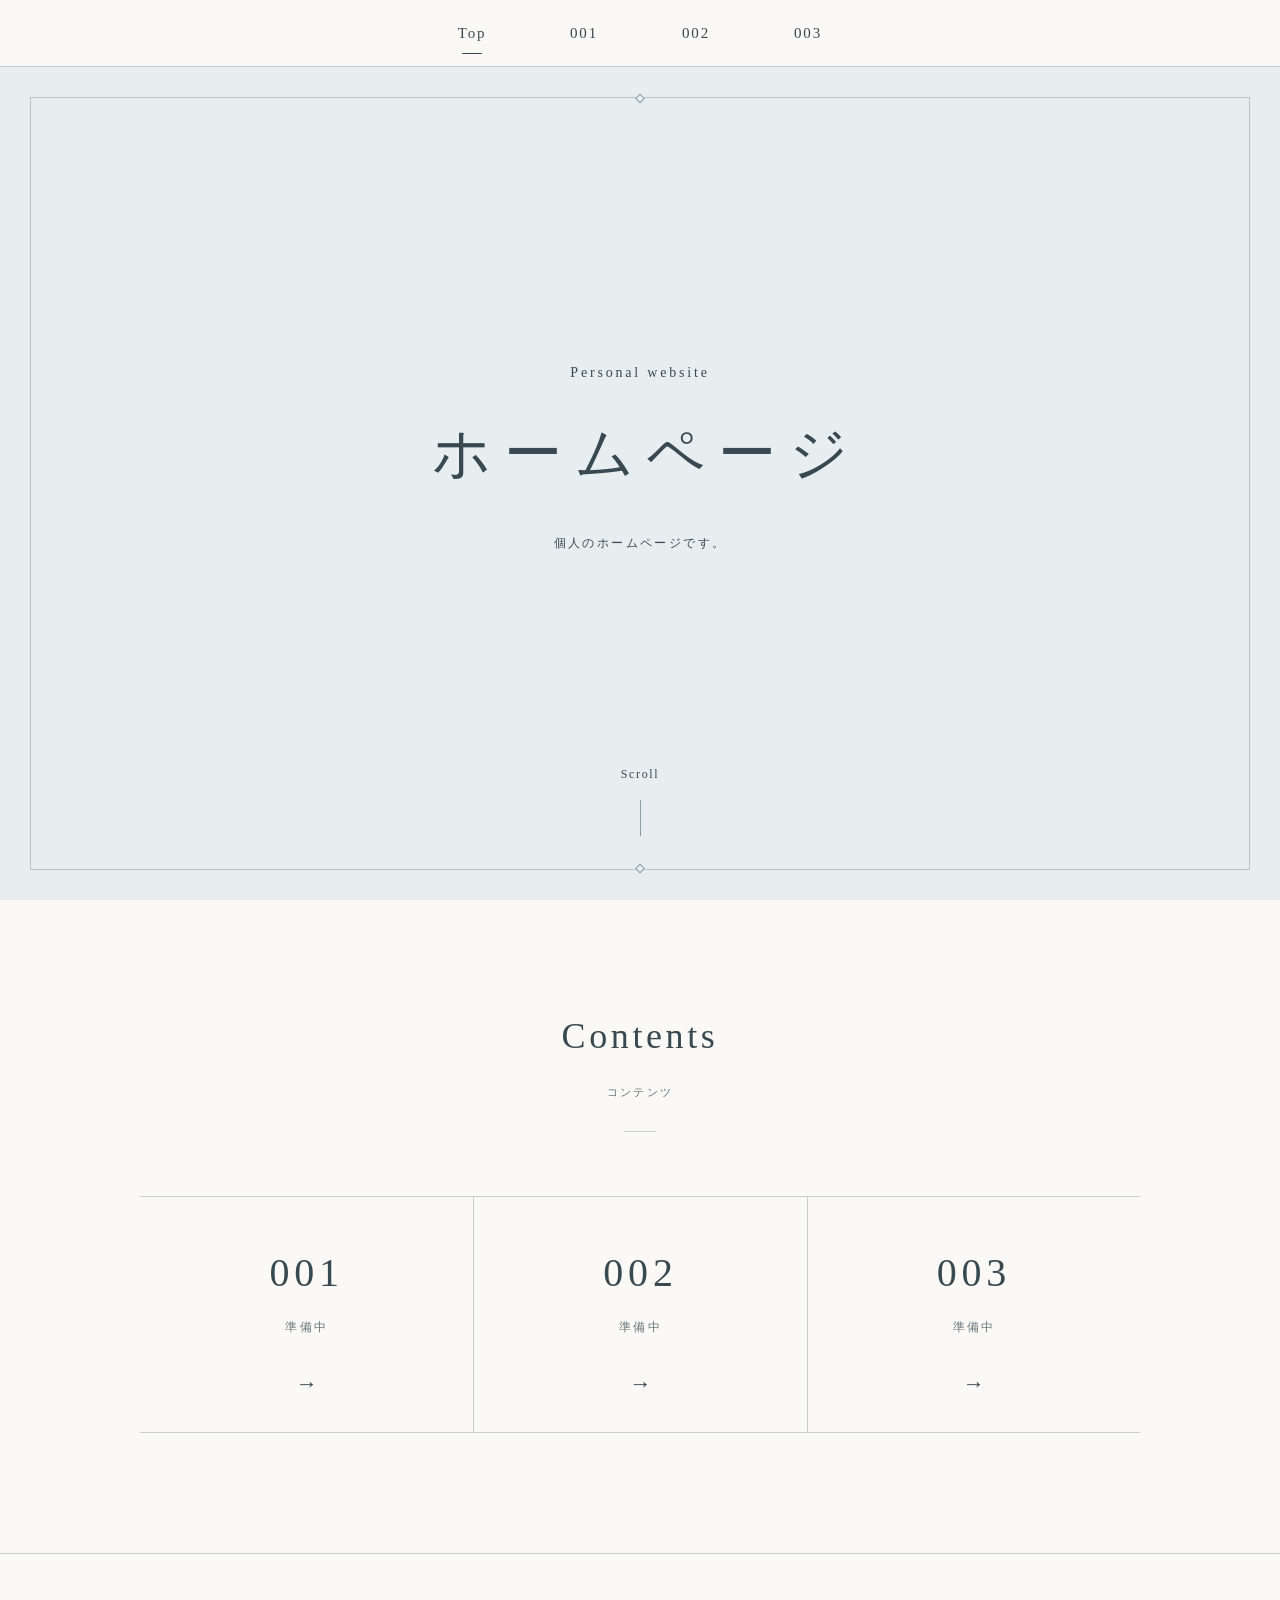
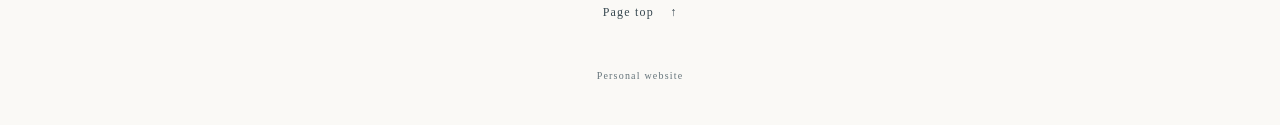
==== index.html @ e556f898 "Rework homepage layout and add placeholder pages" ====
<!DOCTYPE html>
<html lang="ja">
  <head>
    <meta charset="UTF-8">
    <meta name="viewport" content="width=device-width, initial-scale=1">
    <meta name="description" content="個人のホームページです。">
    <title>ホームページ</title>
    <link rel="stylesheet" href="styles.css">
  </head>
  <body id="top">
    <a class="skip-link" href="#main">本文へ</a>
    <header class="site-header">
      <nav aria-label="メインナビゲーション">
        <a href="index.html" aria-current="page">Top</a>
        <a href="001.html">001</a>
        <a href="002.html">002</a>
        <a href="003.html">003</a>
      </nav>
    </header>
    <main id="main">
      <!-- メイン画像を追加する場合は、この領域に配置する。 -->
      <section class="main-visual" aria-labelledby="site-title">
        <div class="visual-frame" aria-hidden="true"></div>
        <div class="site-title">
          <p class="site-subtitle">Personal website</p>
          <h1 id="site-title">ホームページ</h1>
          <p class="site-caption">個人のホームページです。</p>
        </div>
        <a class="scroll-link" href="#contents">Scroll<span aria-hidden="true"></span></a>
      </section>
      <section class="contents" id="contents" aria-labelledby="contents-title">
        <header class="section-heading">
          <h2 id="contents-title">Contents</h2>
          <p>コンテンツ</p>
        </header>
        <div class="page-links">
          <a class="page-link" href="001.html">
            <span class="page-number">001</span>
            <span class="page-status">準備中</span>
            <span class="link-arrow" aria-hidden="true">→</span>
          </a>
          <a class="page-link" href="002.html">
            <span class="page-number">002</span>
            <span class="page-status">準備中</span>
            <span class="link-arrow" aria-hidden="true">→</span>
          </a>
          <a class="page-link" href="003.html">
            <span class="page-number">003</span>
            <span class="page-status">準備中</span>
            <span class="link-arrow" aria-hidden="true">→</span>
          </a>
        </div>
      </section>
    </main>
    <footer class="site-footer">
      <a href="#top">Page top <span aria-hidden="true">↑</span></a>
      <small>Personal website</small>
    </footer>
  </body>
</html>
---- styles.css ----
:root {
  color-scheme: light;
  --paper: #faf9f6;
  --ink: #384951;
  --muted: #65747a;
  --line: #c4cdd0;
  font-family: "Yu Mincho", "Hiragino Mincho ProN", "Noto Serif JP", serif;
  color: var(--ink);
  background: var(--paper);
  line-height: 1.8;
  -webkit-text-size-adjust: 100%;
  scroll-behavior: smooth;
  scroll-padding-top: 84px;
}

* { box-sizing: border-box; }
body { margin: 0; }
a { color: inherit; text-decoration: none; }
a:focus-visible { outline: 2px solid var(--ink); outline-offset: 5px; }

.skip-link {
  position: fixed;
  top: 8px;
  left: 8px;
  z-index: 10;
  padding: 8px 16px;
  background: var(--paper);
  transform: translateY(-150%);
}
.skip-link:focus { transform: translateY(0); }

.site-header {
  position: sticky;
  top: 0;
  z-index: 5;
  background: var(--paper);
  border-bottom: 1px solid var(--line);
}
.site-header nav {
  display: flex;
  justify-content: center;
  gap: clamp(12px, 5vw, 72px);
  padding: 0 20px;
}
.site-header a {
  position: relative;
  display: grid;
  place-items: center;
  min-width: 48px;
  min-height: 66px;
  font-size: 15px;
  letter-spacing: 0.12em;
}
.site-header a::after {
  content: "";
  position: absolute;
  bottom: 12px;
  left: 50%;
  width: 20px;
  height: 1px;
  background: currentColor;
  transform: translateX(-50%) scaleX(0);
  transition: transform 180ms ease;
}
.site-header a:hover::after,
.site-header a[aria-current="page"]::after {
  transform: translateX(-50%) scaleX(1);
}

.main-visual {
  position: relative;
  display: grid;
  place-items: center;
  min-height: 640px;
  min-height: max(640px, calc(100svh - 67px));
  padding: 100px 32px 140px;
  background: #e8eef0;
}
.visual-frame {
  position: absolute;
  inset: 30px;
  border: 1px solid #b8c6cb;
  pointer-events: none;
}
.visual-frame::before,
.visual-frame::after {
  content: "";
  position: absolute;
  left: 50%;
  width: 5px;
  height: 5px;
  border: 1px solid #899da5;
  background: #e8eef0;
  transform: translateX(-50%) rotate(45deg);
}
.visual-frame::before { top: -3px; }
.visual-frame::after { bottom: -3px; }
.site-title { position: relative; text-align: center; }
.site-subtitle { margin: 0 0 26px; font-size: 14px; letter-spacing: 0.2em; }
h1 {
  margin: 0;
  font-size: clamp(30px, 4.5vw, 64px);
  font-weight: 400;
  line-height: 1.5;
  letter-spacing: 0.22em;
  text-indent: 0.22em;
}
.site-caption { margin-top: 36px; font-size: 12px; letter-spacing: 0.2em; }
.scroll-link {
  position: absolute;
  bottom: 56px;
  display: flex;
  flex-direction: column;
  align-items: center;
  gap: 14px;
  padding: 8px 16px;
  font-size: 12px;
  letter-spacing: 0.14em;
}
.scroll-link span { height: 36px; width: 1px; background: #899da5; }

.contents { padding: 104px 28px 120px; }
.section-heading { text-align: center; }
.section-heading h2,
.subpage .section-heading h1 {
  margin: 0;
  font-size: 36px;
  font-weight: 400;
  letter-spacing: 0.1em;
}
.section-heading p {
  margin: 14px 0 0;
  color: var(--muted);
  font-size: 11px;
  letter-spacing: 0.2em;
}
.section-heading::after {
  content: "";
  display: block;
  width: 32px;
  height: 1px;
  margin: 28px auto 0;
  background: var(--line);
}
.page-links {
  display: grid;
  grid-template-columns: repeat(3, 1fr);
  max-width: 1000px;
  margin: 64px auto 0;
  border-block: 1px solid var(--line);
}
.page-link {
  display: flex;
  flex-direction: column;
  align-items: center;
  padding: 40px 24px 28px;
  transition: background 180ms ease;
}
.page-link + .page-link { border-left: 1px solid var(--line); }
.page-link:hover { background: #eef1f1; }
.page-number { font-size: 40px; letter-spacing: 0.12em; }
.page-status { margin-top: 8px; color: var(--muted); font-size: 12px; letter-spacing: 0.18em; }
.link-arrow { margin-top: 26px; font-size: 22px; }

.site-footer {
  display: flex;
  flex-direction: column;
  align-items: center;
  gap: 36px;
  padding: 40px 24px;
  border-top: 1px solid var(--line);
}
.site-footer a { padding: 8px; font-size: 12px; letter-spacing: 0.1em; }
.site-footer a span { margin-left: 12px; }
.site-footer small { color: var(--muted); font-size: 10px; letter-spacing: 0.12em; }

.subpage { min-height: calc(100svh - 67px); padding: 88px 28px 72px; }
.empty-content {
  display: grid;
  place-items: center;
  min-height: 320px;
  max-width: 900px;
  margin: 56px auto 0;
  border: 1px solid var(--line);
}
.empty-content p { color: var(--muted); font-size: 13px; letter-spacing: 0.16em; }

@media (max-width: 600px) {
  .site-header a { min-height: 58px; font-size: 14px; }
  .main-visual { min-height: max(500px, calc(100svh - 59px)); padding-inline: 24px; }
  .visual-frame { inset: 16px; }
  .site-subtitle { font-size: 12px; }
  .site-caption { font-size: 11px; }
  .contents { padding: 72px 24px 80px; }
  .page-links { grid-template-columns: 1fr; margin-top: 44px; }
  .page-link { flex-direction: row; gap: 28px; padding: 24px 12px; }
  .page-link + .page-link { border-left: 0; border-top: 1px solid var(--line); }
  .page-number { font-size: 30px; }
  .page-status { margin-top: 0; }
  .link-arrow { margin: 0 0 0 auto; }
  .subpage { min-height: calc(100svh - 59px); padding: 64px 24px; }
}

@media (prefers-reduced-motion: reduce) {
  :root { scroll-behavior: auto; }
  *, *::before, *::after { transition: none; }
}
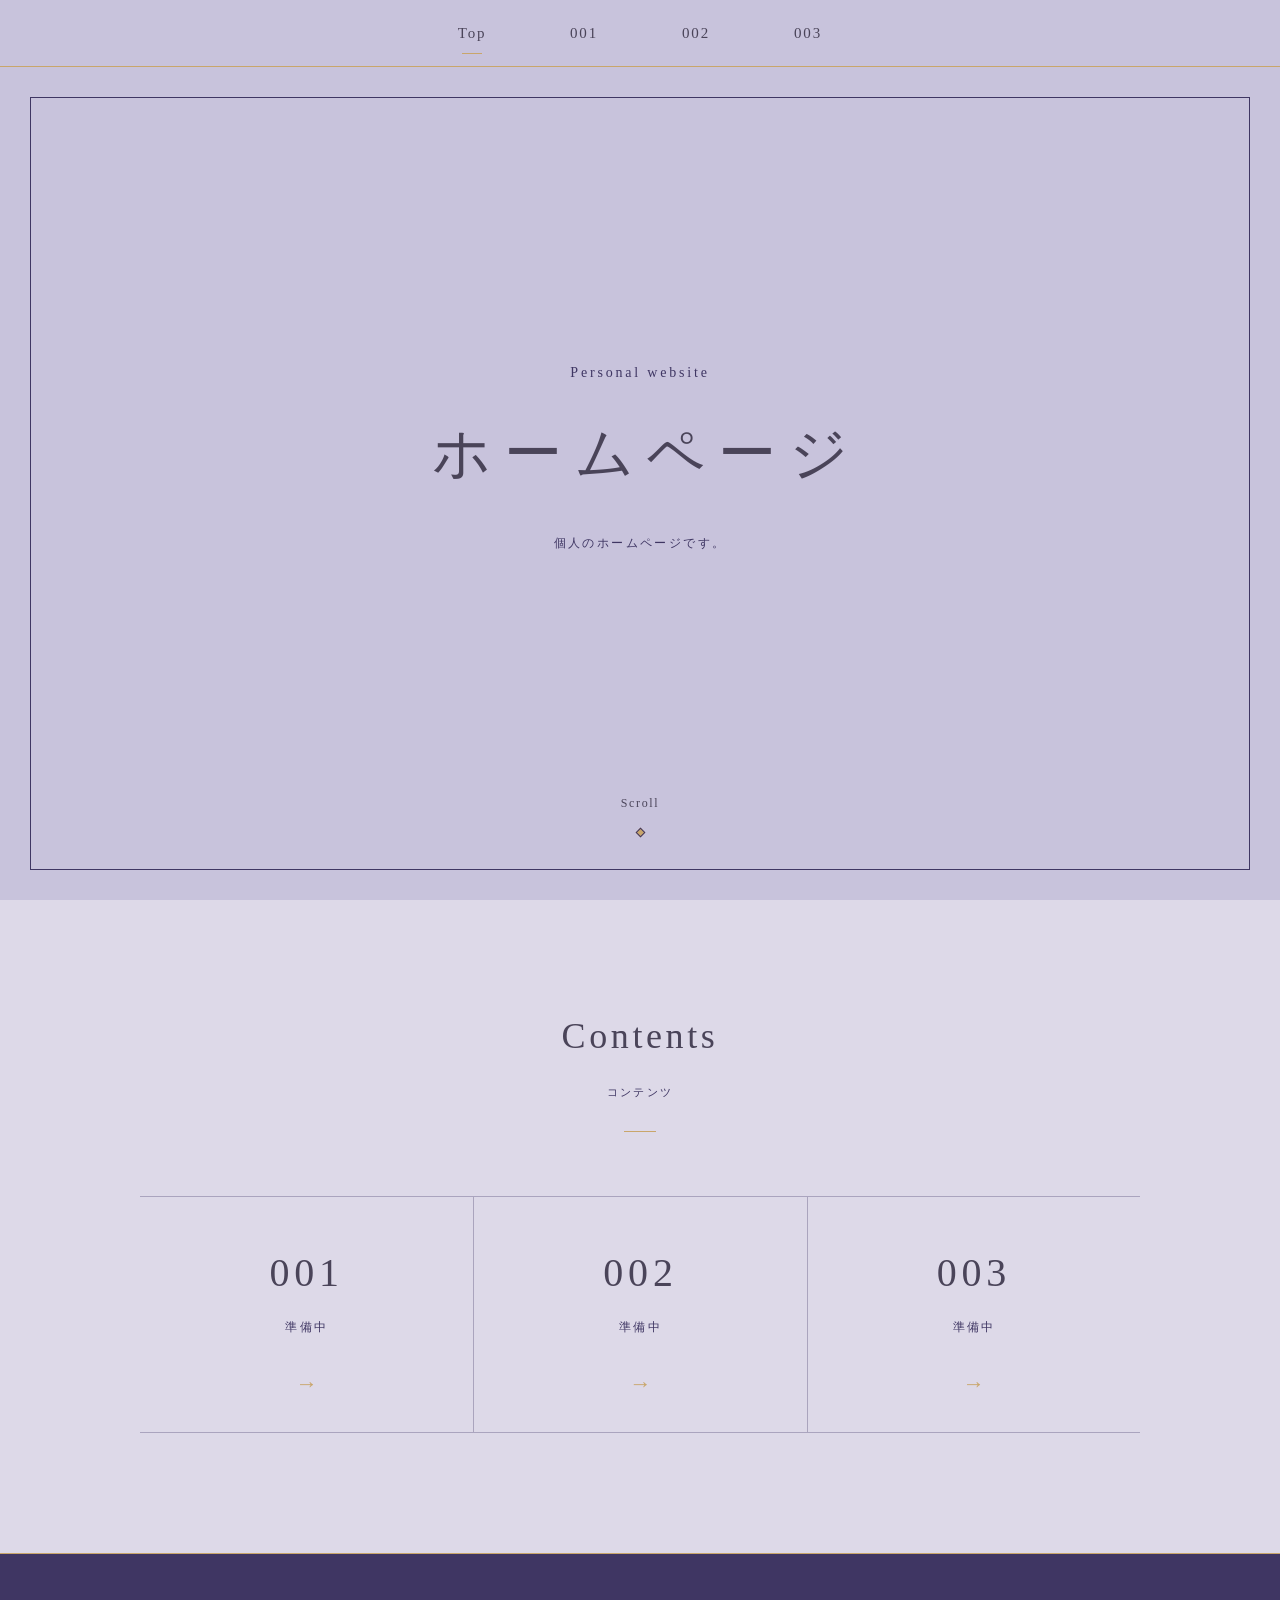
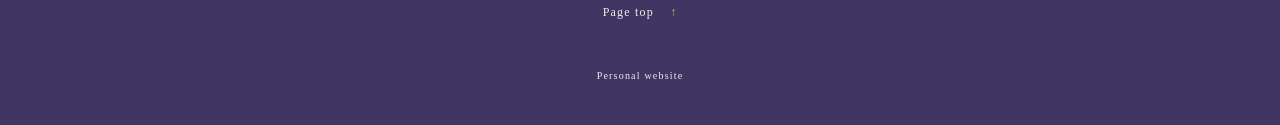
==== commit 14ef90d9: "Add themed favicon and scroll marker" ====
--- a/index.html
+++ b/index.html
@@ -4,7 +4,9 @@
     <meta charset="UTF-8">
     <meta name="viewport" content="width=device-width, initial-scale=1">
     <meta name="description" content="個人のホームページです。">
+    <meta name="theme-color" content="#C8C3DC">
     <title>ホームページ</title>
+    <link rel="icon" href="favicon.svg" type="image/svg+xml">
     <link rel="stylesheet" href="styles.css">
   </head>
   <body id="top">
--- a/styles.css
+++ b/styles.css
@@ -1,12 +1,15 @@
 :root {
   color-scheme: light;
-  --paper: #faf9f6;
-  --ink: #384951;
-  --muted: #65747a;
-  --line: #c4cdd0;
+  --base: #c8c3dc;
+  --main: #4a4459;
+  --deep: #3f3663;
+  --light: #f3ece4;
+  --accent: #c9a66b;
+  --mist: #ddd9e8;
+  --line: rgba(63, 54, 99, 0.32);
   font-family: "Yu Mincho", "Hiragino Mincho ProN", "Noto Serif JP", serif;
-  color: var(--ink);
-  background: var(--paper);
+  color: var(--main);
+  background: var(--base);
   line-height: 1.8;
   -webkit-text-size-adjust: 100%;
   scroll-behavior: smooth;
@@ -16,7 +19,7 @@
 * { box-sizing: border-box; }
 body { margin: 0; }
 a { color: inherit; text-decoration: none; }
-a:focus-visible { outline: 2px solid var(--ink); outline-offset: 5px; }
+a:focus-visible { outline: 2px solid var(--accent); outline-offset: 5px; }
 
 .skip-link {
   position: fixed;
@@ -24,7 +27,8 @@
   left: 8px;
   z-index: 10;
   padding: 8px 16px;
-  background: var(--paper);
+  color: var(--light);
+  background: var(--deep);
   transform: translateY(-150%);
 }
 .skip-link:focus { transform: translateY(0); }
@@ -33,8 +37,8 @@
   position: sticky;
   top: 0;
   z-index: 5;
-  background: var(--paper);
-  border-bottom: 1px solid var(--line);
+  background: rgba(200, 195, 220, 0.96);
+  border-bottom: 1px solid var(--accent);
 }
 .site-header nav {
   display: flex;
@@ -58,7 +62,7 @@
   left: 50%;
   width: 20px;
   height: 1px;
-  background: currentColor;
+  background: var(--accent);
   transform: translateX(-50%) scaleX(0);
   transition: transform 180ms ease;
 }
@@ -74,29 +78,16 @@
   min-height: 640px;
   min-height: max(640px, calc(100svh - 67px));
   padding: 100px 32px 140px;
-  background: #e8eef0;
+  background: var(--base);
 }
 .visual-frame {
   position: absolute;
   inset: 30px;
-  border: 1px solid #b8c6cb;
+  border: 1px solid var(--deep);
   pointer-events: none;
 }
-.visual-frame::before,
-.visual-frame::after {
-  content: "";
-  position: absolute;
-  left: 50%;
-  width: 5px;
-  height: 5px;
-  border: 1px solid #899da5;
-  background: #e8eef0;
-  transform: translateX(-50%) rotate(45deg);
-}
-.visual-frame::before { top: -3px; }
-.visual-frame::after { bottom: -3px; }
 .site-title { position: relative; text-align: center; }
-.site-subtitle { margin: 0 0 26px; font-size: 14px; letter-spacing: 0.2em; }
+.site-subtitle { margin: 0 0 26px; color: var(--deep); font-size: 14px; letter-spacing: 0.2em; }
 h1 {
   margin: 0;
   font-size: clamp(30px, 4.5vw, 64px);
@@ -105,7 +96,7 @@
   letter-spacing: 0.22em;
   text-indent: 0.22em;
 }
-.site-caption { margin-top: 36px; font-size: 12px; letter-spacing: 0.2em; }
+.site-caption { margin-top: 36px; color: var(--deep); font-size: 12px; letter-spacing: 0.2em; }
 .scroll-link {
   position: absolute;
   bottom: 56px;
@@ -117,9 +108,16 @@
   font-size: 12px;
   letter-spacing: 0.14em;
 }
-.scroll-link span { height: 36px; width: 1px; background: #899da5; }
-
-.contents { padding: 104px 28px 120px; }
+.scroll-link span {
+  width: 7px;
+  height: 7px;
+  flex: none;
+  background: var(--accent);
+  border: 1px solid var(--deep);
+  transform: rotate(45deg);
+}
+
+.contents { padding: 104px 28px 120px; background: var(--mist); }
 .section-heading { text-align: center; }
 .section-heading h2,
 .subpage .section-heading h1 {
@@ -130,7 +128,7 @@
 }
 .section-heading p {
   margin: 14px 0 0;
-  color: var(--muted);
+  color: var(--deep);
   font-size: 11px;
   letter-spacing: 0.2em;
 }
@@ -140,7 +138,7 @@
   width: 32px;
   height: 1px;
   margin: 28px auto 0;
-  background: var(--line);
+  background: var(--accent);
 }
 .page-links {
   display: grid;
@@ -154,13 +152,14 @@
   flex-direction: column;
   align-items: center;
   padding: 40px 24px 28px;
-  transition: background 180ms ease;
+  transition: color 180ms ease, background 180ms ease;
 }
 .page-link + .page-link { border-left: 1px solid var(--line); }
-.page-link:hover { background: #eef1f1; }
+.page-link:hover { color: var(--light); background: var(--deep); }
 .page-number { font-size: 40px; letter-spacing: 0.12em; }
-.page-status { margin-top: 8px; color: var(--muted); font-size: 12px; letter-spacing: 0.18em; }
-.link-arrow { margin-top: 26px; font-size: 22px; }
+.page-status { margin-top: 8px; color: var(--deep); font-size: 12px; letter-spacing: 0.18em; }
+.page-link:hover .page-status { color: var(--light); }
+.link-arrow { margin-top: 26px; color: var(--accent); font-size: 22px; }
 
 .site-footer {
   display: flex;
@@ -168,22 +167,26 @@
   align-items: center;
   gap: 36px;
   padding: 40px 24px;
-  border-top: 1px solid var(--line);
+  color: var(--light);
+  background: var(--deep);
+  border-top: 1px solid var(--accent);
 }
 .site-footer a { padding: 8px; font-size: 12px; letter-spacing: 0.1em; }
 .site-footer a span { margin-left: 12px; }
-.site-footer small { color: var(--muted); font-size: 10px; letter-spacing: 0.12em; }
-
-.subpage { min-height: calc(100svh - 67px); padding: 88px 28px 72px; }
+.site-footer a span { color: var(--accent); }
+.site-footer small { color: var(--light); font-size: 10px; letter-spacing: 0.12em; }
+
+.subpage { min-height: calc(100svh - 67px); padding: 88px 28px 72px; background: var(--mist); }
 .empty-content {
   display: grid;
   place-items: center;
   min-height: 320px;
   max-width: 900px;
   margin: 56px auto 0;
-  border: 1px solid var(--line);
-}
-.empty-content p { color: var(--muted); font-size: 13px; letter-spacing: 0.16em; }
+  background: rgba(200, 195, 220, 0.45);
+  border: 1px solid var(--accent);
+}
+.empty-content p { color: var(--deep); font-size: 13px; letter-spacing: 0.16em; }
 
 @media (max-width: 600px) {
   .site-header a { min-height: 58px; font-size: 14px; }
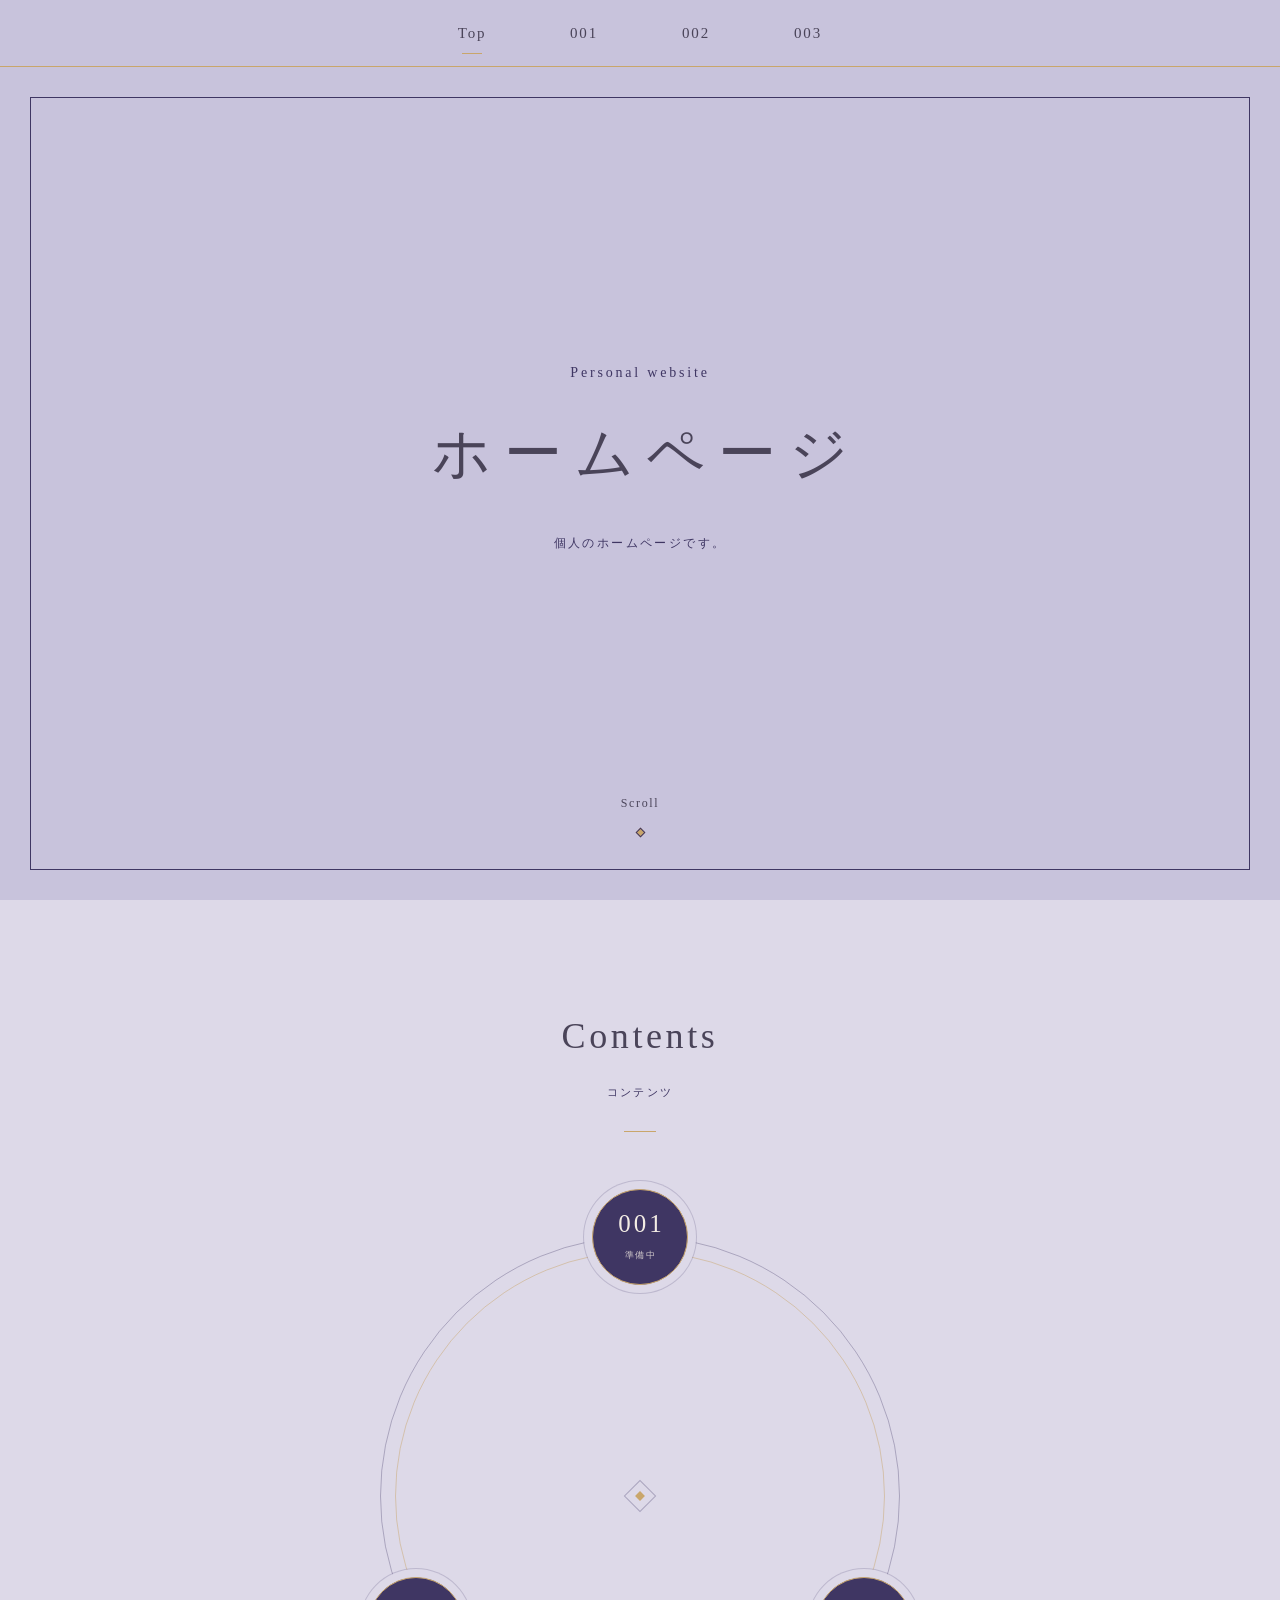
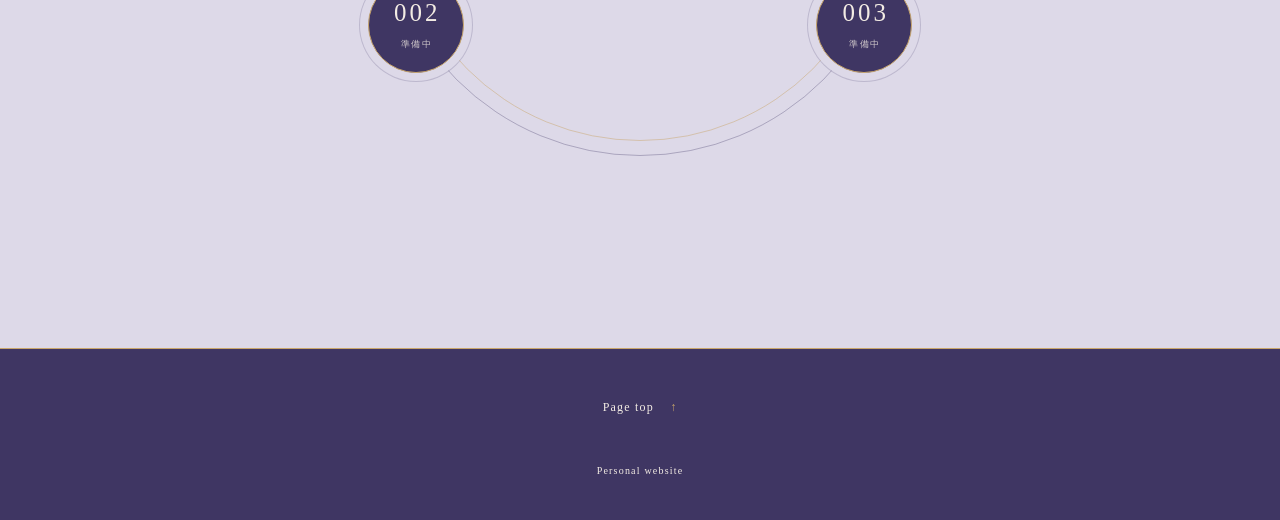
==== commit 81b9d518: "Arrange content links around an orbit" ====
--- a/index.html
+++ b/index.html
@@ -8,6 +8,7 @@
     <title>ホームページ</title>
     <link rel="icon" href="favicon.svg" type="image/svg+xml">
     <link rel="stylesheet" href="styles.css">
+    <script src="script.js" defer></script>
   </head>
   <body id="top">
     <a class="skip-link" href="#main">本文へ</a>
@@ -36,20 +37,17 @@
           <p>コンテンツ</p>
         </header>
         <div class="page-links">
-          <a class="page-link" href="001.html">
+          <a class="page-link" href="001.html" aria-label="001、準備中">
             <span class="page-number">001</span>
             <span class="page-status">準備中</span>
-            <span class="link-arrow" aria-hidden="true">→</span>
           </a>
-          <a class="page-link" href="002.html">
+          <a class="page-link" href="002.html" aria-label="002、準備中">
             <span class="page-number">002</span>
             <span class="page-status">準備中</span>
-            <span class="link-arrow" aria-hidden="true">→</span>
           </a>
-          <a class="page-link" href="003.html">
+          <a class="page-link" href="003.html" aria-label="003、準備中">
             <span class="page-number">003</span>
             <span class="page-status">準備中</span>
-            <span class="link-arrow" aria-hidden="true">→</span>
           </a>
         </div>
       </section>
--- a/styles.css
+++ b/styles.css
@@ -141,25 +141,57 @@
   background: var(--accent);
 }
 .page-links {
-  display: grid;
-  grid-template-columns: repeat(3, 1fr);
-  max-width: 1000px;
-  margin: 64px auto 0;
-  border-block: 1px solid var(--line);
+  --bead-size: 96px;
+  --number-size: 25px;
+  --status-size: 9px;
+  position: relative;
+  width: min(58vw, 520px);
+  aspect-ratio: 1;
+  margin: 104px auto 72px;
+  border: 1px solid var(--line);
+  border-radius: 50%;
+}
+.page-links::before {
+  content: "";
+  position: absolute;
+  inset: 14px;
+  border: 1px solid rgba(201, 166, 107, 0.48);
+  border-radius: inherit;
+}
+.page-links::after {
+  content: "";
+  position: absolute;
+  top: 50%;
+  left: 50%;
+  width: 7px;
+  height: 7px;
+  background: var(--accent);
+  box-shadow: 0 0 0 7px var(--mist), 0 0 0 8px var(--line);
+  transform: translate(-50%, -50%) rotate(45deg);
 }
 .page-link {
+  position: absolute;
   display: flex;
   flex-direction: column;
+  justify-content: center;
   align-items: center;
-  padding: 40px 24px 28px;
-  transition: color 180ms ease, background 180ms ease;
-}
-.page-link + .page-link { border-left: 1px solid var(--line); }
-.page-link:hover { color: var(--light); background: var(--deep); }
-.page-number { font-size: 40px; letter-spacing: 0.12em; }
-.page-status { margin-top: 8px; color: var(--deep); font-size: 12px; letter-spacing: 0.18em; }
-.page-link:hover .page-status { color: var(--light); }
-.link-arrow { margin-top: 26px; color: var(--accent); font-size: 22px; }
+  width: var(--bead-size);
+  height: var(--bead-size);
+  color: var(--light);
+  background: var(--deep);
+  border: 1px solid var(--accent);
+  border-radius: 50%;
+  box-shadow: 0 0 0 8px var(--mist), 0 0 0 9px rgba(63, 54, 99, 0.2);
+  transform: translate(-50%, -50%);
+  transition: color 180ms ease, background 180ms ease, transform 180ms ease;
+}
+.page-link:nth-child(1) { top: 0; left: 50%; }
+.page-link:nth-child(2) { top: 75%; left: 6.7%; }
+.page-link:nth-child(3) { top: 75%; left: 93.3%; }
+.page-link:hover { color: var(--deep); background: var(--accent); transform: translate(-50%, -50%) scale(1.06); }
+.page-number { font-size: var(--number-size); line-height: 1.2; letter-spacing: 0.12em; text-indent: 0.12em; }
+.page-status { margin-top: 8px; color: inherit; font-size: var(--status-size); letter-spacing: 0.16em; text-indent: 0.16em; opacity: 0.82; }
+.page-links[data-compact="true"] .page-status { display: none; }
 
 .site-footer {
   display: flex;
@@ -195,12 +227,16 @@
   .site-subtitle { font-size: 12px; }
   .site-caption { font-size: 11px; }
   .contents { padding: 72px 24px 80px; }
-  .page-links { grid-template-columns: 1fr; margin-top: 44px; }
-  .page-link { flex-direction: row; gap: 28px; padding: 24px 12px; }
-  .page-link + .page-link { border-left: 0; border-top: 1px solid var(--line); }
-  .page-number { font-size: 30px; }
-  .page-status { margin-top: 0; }
-  .link-arrow { margin: 0 0 0 auto; }
+  .page-links {
+    --bead-size: 74px;
+    --number-size: 20px;
+    --status-size: 8px;
+    width: min(62vw, 240px);
+    margin: 84px auto 58px;
+  }
+  .page-links::before { inset: 10px; }
+  .page-link { box-shadow: 0 0 0 6px var(--mist), 0 0 0 7px rgba(63, 54, 99, 0.2); }
+  .page-status { margin-top: 5px; }
   .subpage { min-height: calc(100svh - 59px); padding: 64px 24px; }
 }
 
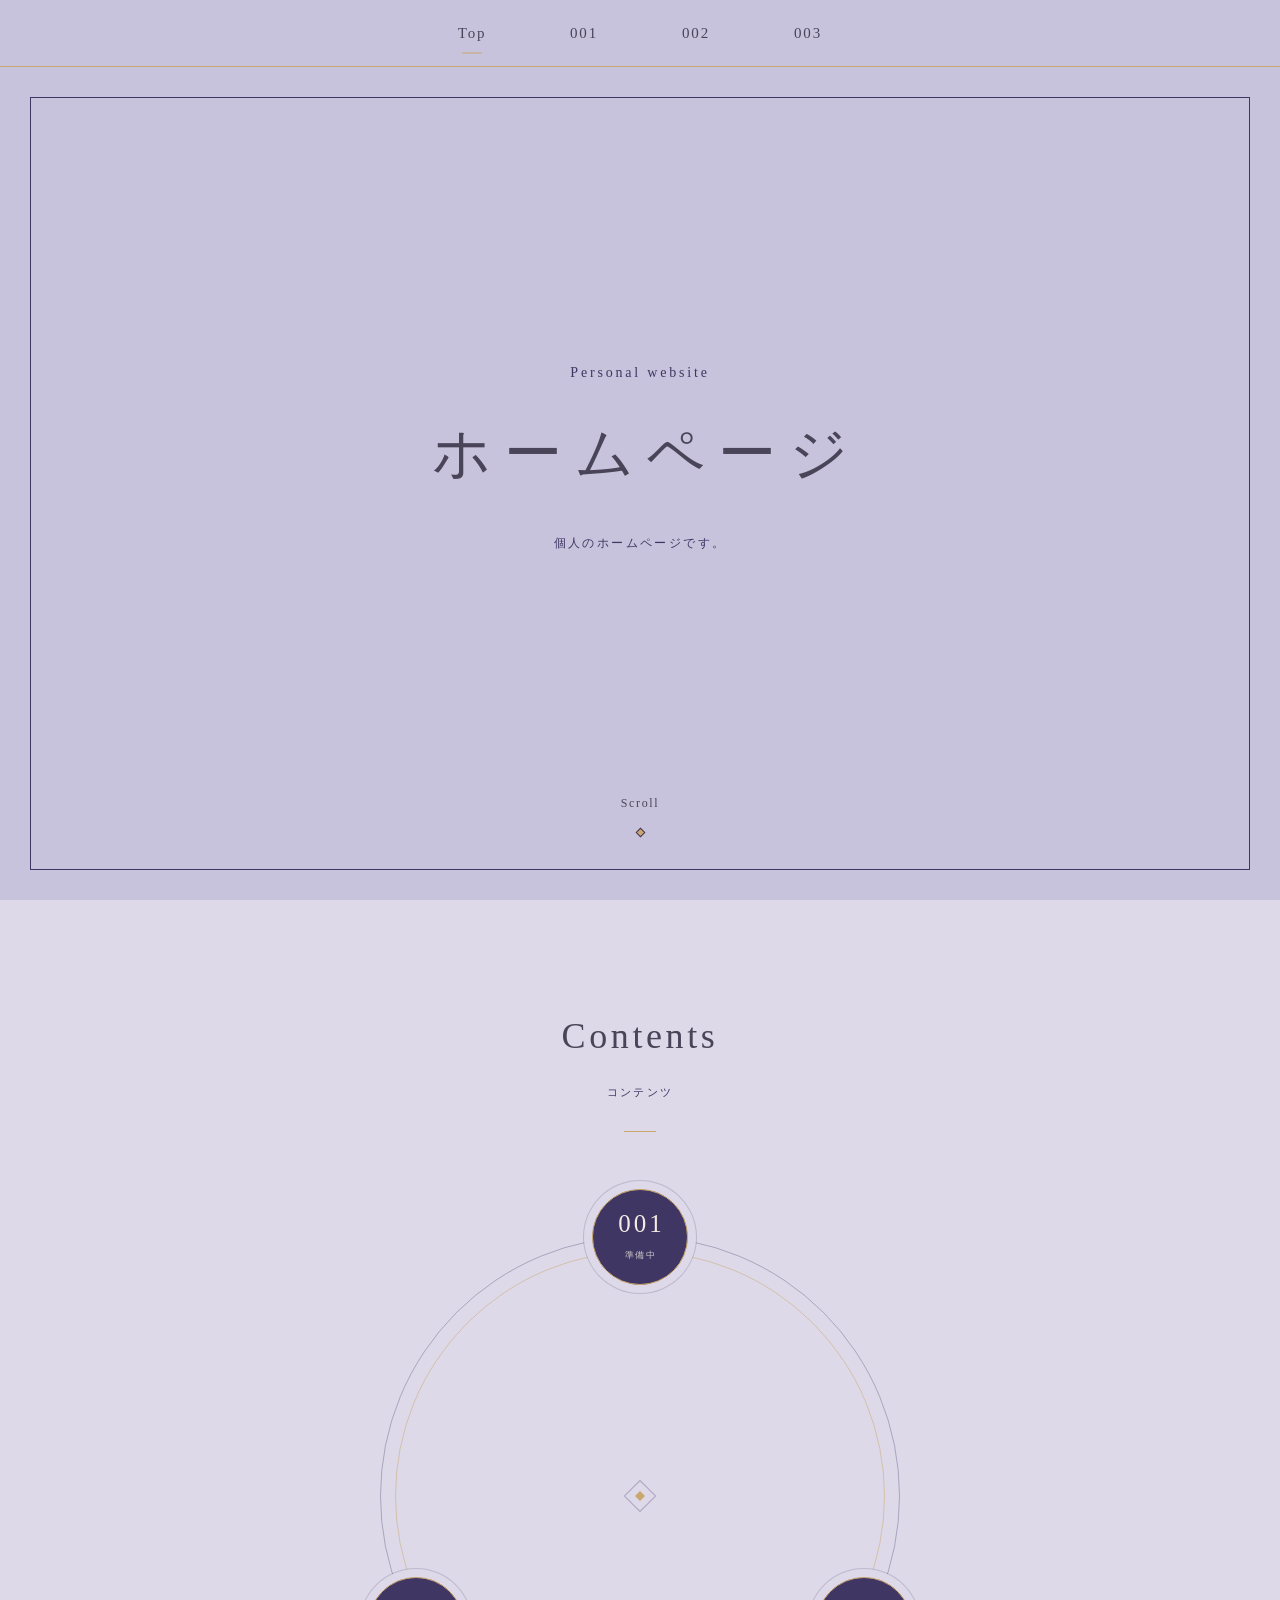
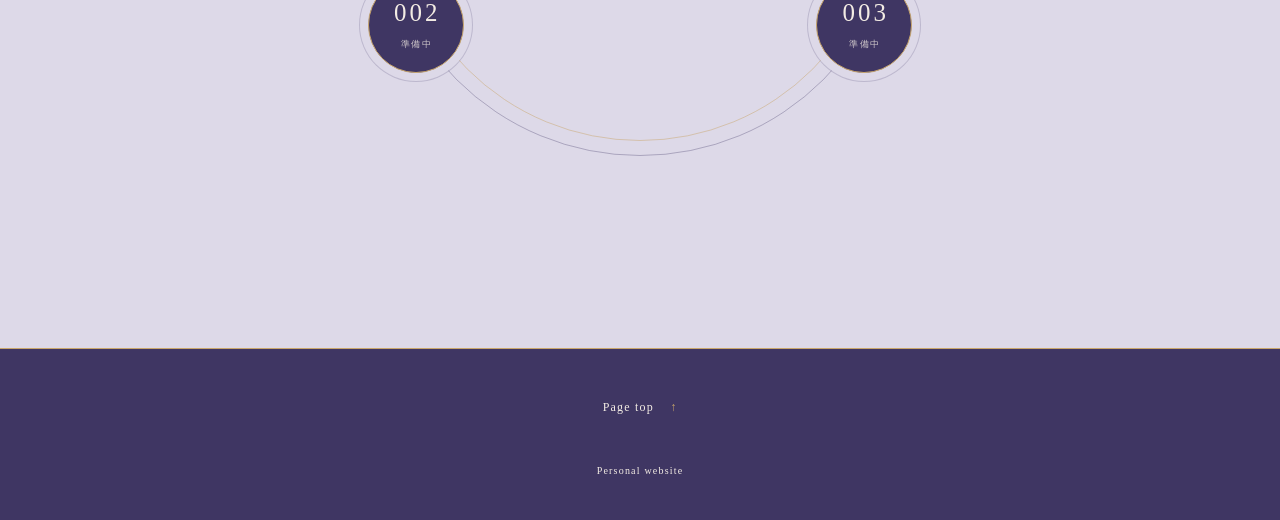
==== commit 7d47101e: "Animate navigation underlines into frames" ====
--- a/index.html
+++ b/index.html
@@ -14,10 +14,30 @@
     <a class="skip-link" href="#main">本文へ</a>
     <header class="site-header">
       <nav aria-label="メインナビゲーション">
-        <a href="index.html" aria-current="page">Top</a>
-        <a href="001.html">001</a>
-        <a href="002.html">002</a>
-        <a href="003.html">003</a>
+        <a href="index.html" aria-current="page">Top
+          <svg class="nav-frame" viewBox="0 0 64 42" preserveAspectRatio="none" aria-hidden="true" focusable="false">
+            <path d="M32 41H1V1H32" pathLength="1"/>
+            <path d="M32 41H63V1H32" pathLength="1"/>
+          </svg>
+        </a>
+        <a href="001.html">001
+          <svg class="nav-frame" viewBox="0 0 64 42" preserveAspectRatio="none" aria-hidden="true" focusable="false">
+            <path d="M32 41H1V1H32" pathLength="1"/>
+            <path d="M32 41H63V1H32" pathLength="1"/>
+          </svg>
+        </a>
+        <a href="002.html">002
+          <svg class="nav-frame" viewBox="0 0 64 42" preserveAspectRatio="none" aria-hidden="true" focusable="false">
+            <path d="M32 41H1V1H32" pathLength="1"/>
+            <path d="M32 41H63V1H32" pathLength="1"/>
+          </svg>
+        </a>
+        <a href="003.html">003
+          <svg class="nav-frame" viewBox="0 0 64 42" preserveAspectRatio="none" aria-hidden="true" focusable="false">
+            <path d="M32 41H1V1H32" pathLength="1"/>
+            <path d="M32 41H63V1H32" pathLength="1"/>
+          </svg>
+        </a>
       </nav>
     </header>
     <main id="main">
--- a/styles.css
+++ b/styles.css
@@ -43,7 +43,7 @@
 .site-header nav {
   display: flex;
   justify-content: center;
-  gap: clamp(12px, 5vw, 72px);
+  gap: clamp(20px, 5vw, 72px);
   padding: 0 20px;
 }
 .site-header a {
@@ -55,20 +55,30 @@
   font-size: 15px;
   letter-spacing: 0.12em;
 }
-.site-header a::after {
-  content: "";
-  position: absolute;
-  bottom: 12px;
-  left: 50%;
-  width: 20px;
-  height: 1px;
-  background: var(--accent);
-  transform: translateX(-50%) scaleX(0);
-  transition: transform 180ms ease;
-}
-.site-header a:hover::after,
-.site-header a[aria-current="page"]::after {
-  transform: translateX(-50%) scaleX(1);
+.nav-frame {
+  position: absolute;
+  inset: 12px -8px;
+  width: calc(100% + 16px);
+  height: calc(100% - 24px);
+  fill: none;
+  stroke: var(--accent);
+  stroke-width: 1;
+  pointer-events: none;
+}
+.nav-frame path {
+  vector-effect: non-scaling-stroke;
+  stroke-dasharray: 1;
+  stroke-dashoffset: 1;
+  transition: stroke-dashoffset 560ms ease-in-out;
+}
+.site-header a[aria-current="page"] .nav-frame path {
+  stroke-dashoffset: 0.902;
+}
+.site-header a:focus-visible .nav-frame path {
+  stroke-dashoffset: 0;
+}
+@media (hover: hover) {
+  .site-header a:hover .nav-frame path { stroke-dashoffset: 0; }
 }
 
 .main-visual {
@@ -242,5 +252,6 @@
 
 @media (prefers-reduced-motion: reduce) {
   :root { scroll-behavior: auto; }
+  .nav-frame path { transition: none; }
   *, *::before, *::after { transition: none; }
 }
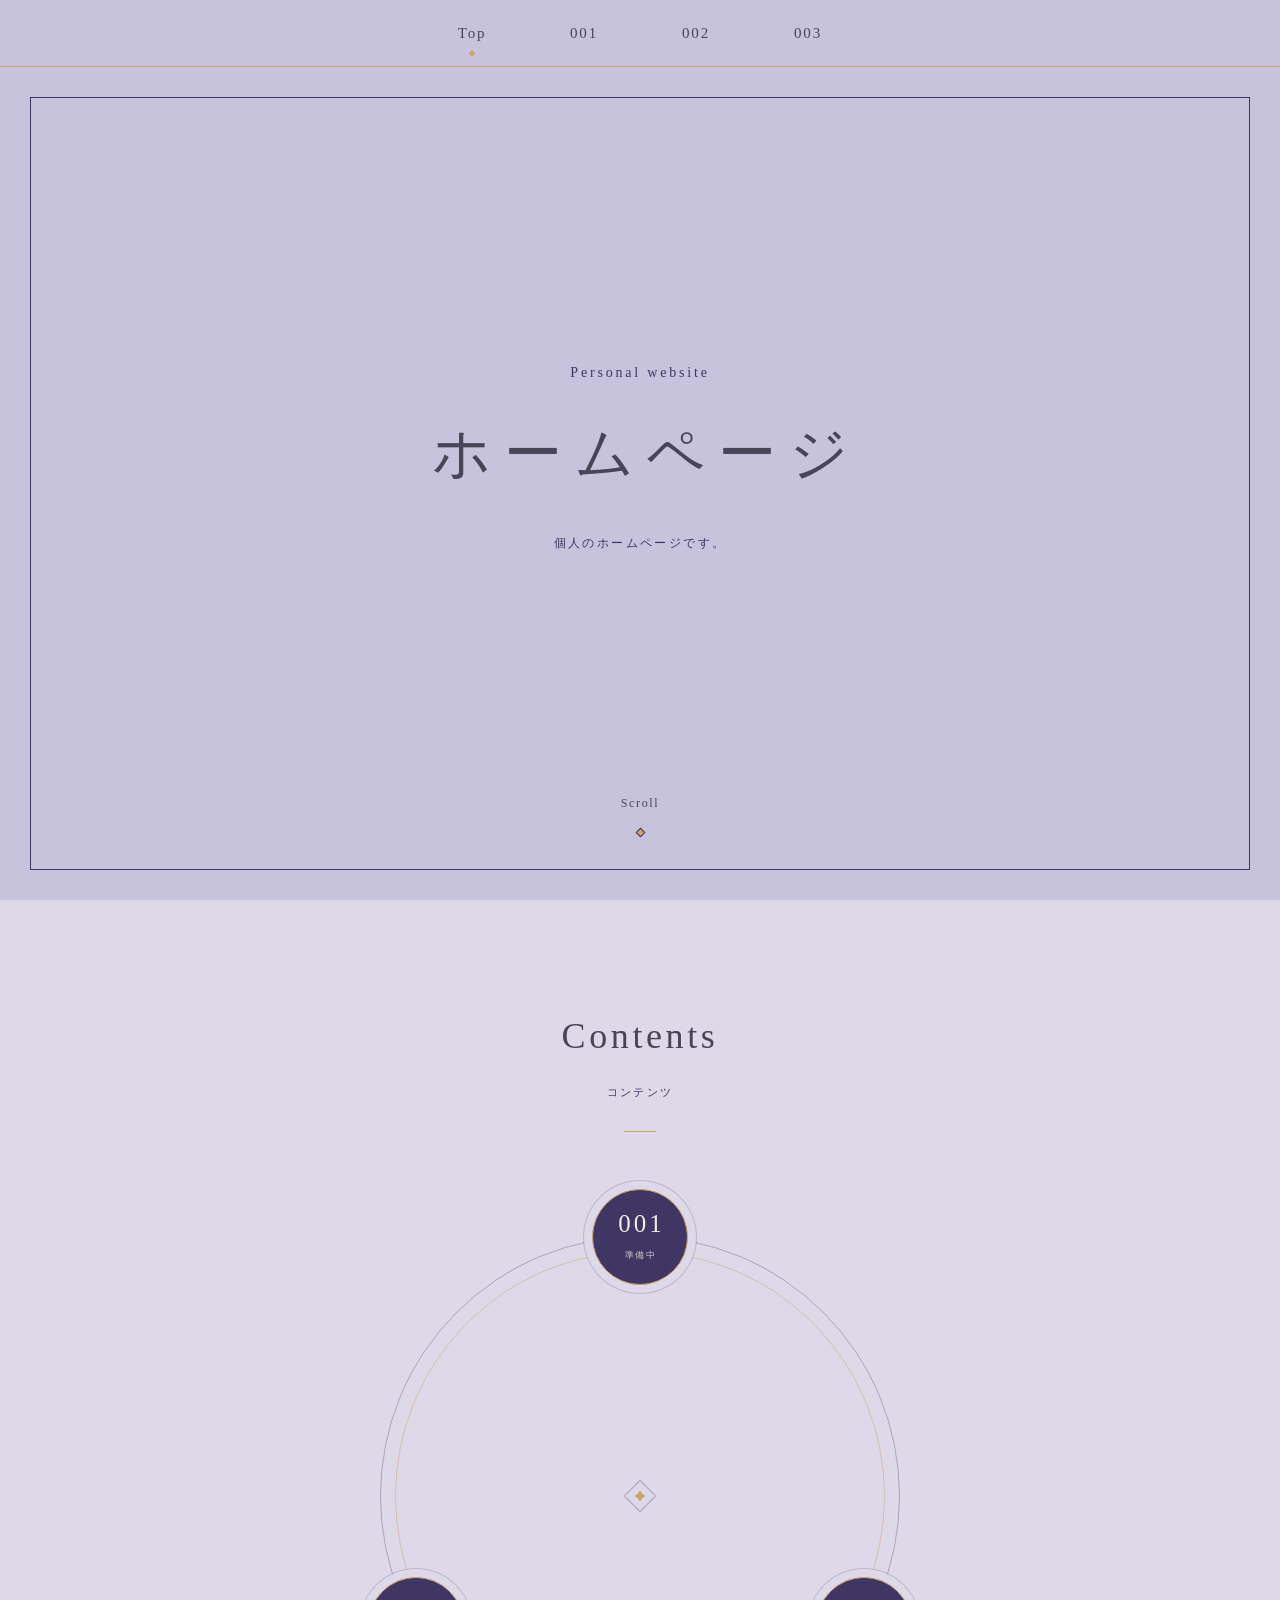
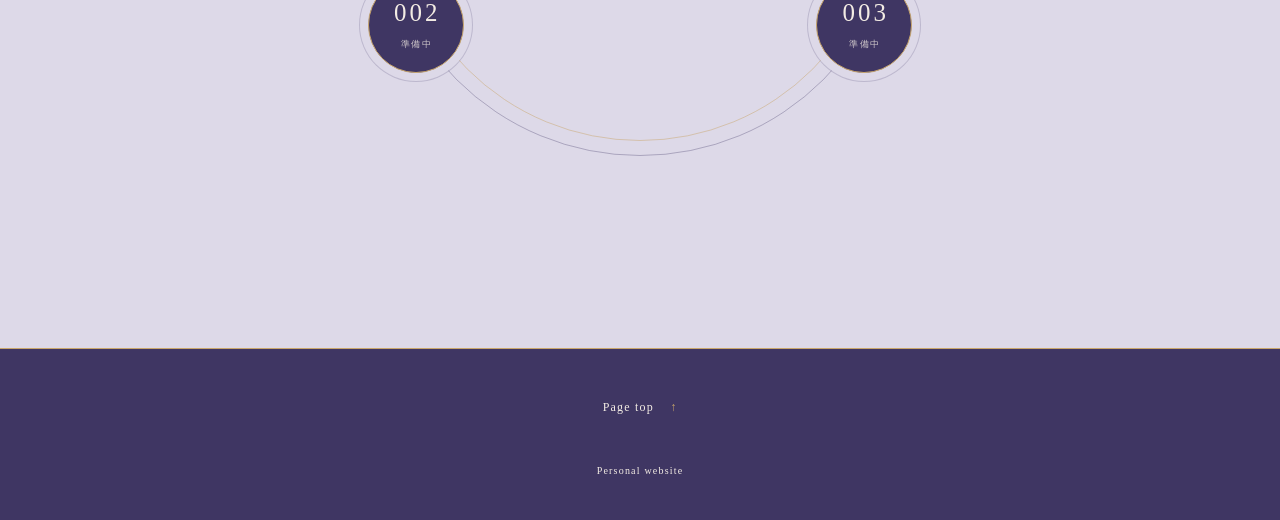
==== commit cf05d2eb: "Use floating diamond navigation markers" ====
--- a/index.html
+++ b/index.html
@@ -14,30 +14,10 @@
     <a class="skip-link" href="#main">本文へ</a>
     <header class="site-header">
       <nav aria-label="メインナビゲーション">
-        <a href="index.html" aria-current="page">Top
-          <svg class="nav-frame" viewBox="0 0 64 42" preserveAspectRatio="none" aria-hidden="true" focusable="false">
-            <path d="M32 41H1V1H32" pathLength="1"/>
-            <path d="M32 41H63V1H32" pathLength="1"/>
-          </svg>
-        </a>
-        <a href="001.html">001
-          <svg class="nav-frame" viewBox="0 0 64 42" preserveAspectRatio="none" aria-hidden="true" focusable="false">
-            <path d="M32 41H1V1H32" pathLength="1"/>
-            <path d="M32 41H63V1H32" pathLength="1"/>
-          </svg>
-        </a>
-        <a href="002.html">002
-          <svg class="nav-frame" viewBox="0 0 64 42" preserveAspectRatio="none" aria-hidden="true" focusable="false">
-            <path d="M32 41H1V1H32" pathLength="1"/>
-            <path d="M32 41H63V1H32" pathLength="1"/>
-          </svg>
-        </a>
-        <a href="003.html">003
-          <svg class="nav-frame" viewBox="0 0 64 42" preserveAspectRatio="none" aria-hidden="true" focusable="false">
-            <path d="M32 41H1V1H32" pathLength="1"/>
-            <path d="M32 41H63V1H32" pathLength="1"/>
-          </svg>
-        </a>
+        <a href="index.html" aria-current="page">Top</a>
+        <a href="001.html">001</a>
+        <a href="002.html">002</a>
+        <a href="003.html">003</a>
       </nav>
     </header>
     <main id="main">
--- a/styles.css
+++ b/styles.css
@@ -55,30 +55,29 @@
   font-size: 15px;
   letter-spacing: 0.12em;
 }
-.nav-frame {
-  position: absolute;
-  inset: 12px -8px;
-  width: calc(100% + 16px);
-  height: calc(100% - 24px);
-  fill: none;
-  stroke: var(--accent);
-  stroke-width: 1;
+.site-header a::after {
+  content: "";
+  position: absolute;
+  bottom: 10px;
+  left: 50%;
+  width: 5px;
+  height: 5px;
+  background: var(--accent);
+  opacity: 0;
+  transform: translate(-50%, 4px) rotate(45deg);
+  transition: opacity 240ms ease, transform 280ms ease;
   pointer-events: none;
 }
-.nav-frame path {
-  vector-effect: non-scaling-stroke;
-  stroke-dasharray: 1;
-  stroke-dashoffset: 1;
-  transition: stroke-dashoffset 560ms ease-in-out;
-}
-.site-header a[aria-current="page"] .nav-frame path {
-  stroke-dashoffset: 0.902;
-}
-.site-header a:focus-visible .nav-frame path {
-  stroke-dashoffset: 0;
+.site-header a[aria-current="page"]::after,
+.site-header a:focus-visible::after {
+  opacity: 1;
+  transform: translate(-50%, 0) rotate(45deg);
 }
 @media (hover: hover) {
-  .site-header a:hover .nav-frame path { stroke-dashoffset: 0; }
+  .site-header a:hover::after {
+    opacity: 1;
+    transform: translate(-50%, 0) rotate(45deg);
+  }
 }
 
 .main-visual {
@@ -252,6 +251,6 @@
 
 @media (prefers-reduced-motion: reduce) {
   :root { scroll-behavior: auto; }
-  .nav-frame path { transition: none; }
+  .site-header a::after { transition: none; }
   *, *::before, *::after { transition: none; }
 }
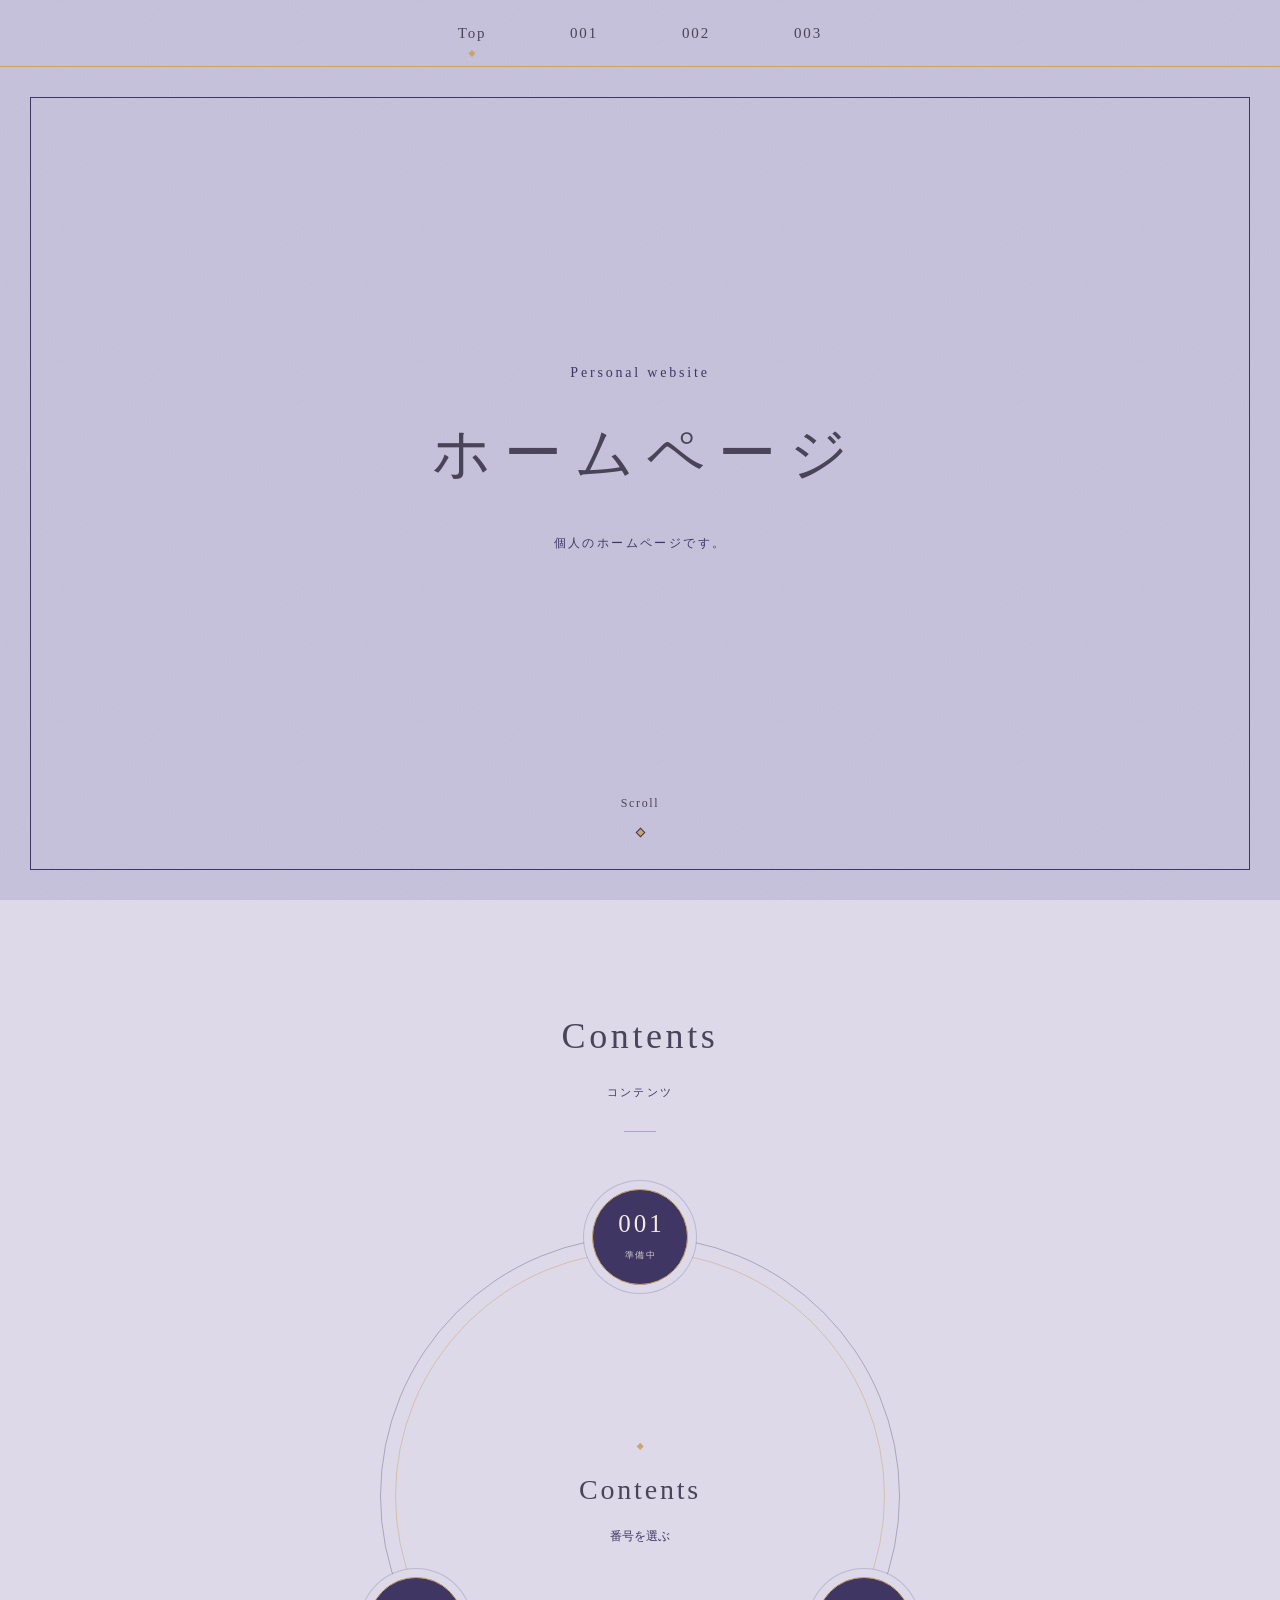
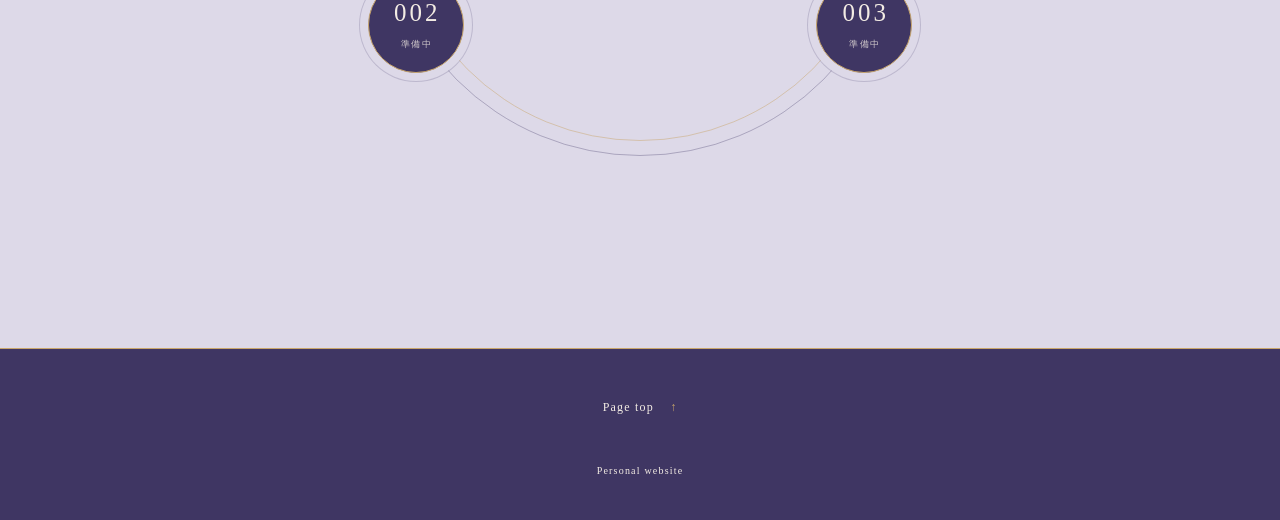
==== commit 98cecdb9: "Add orbit previews, shooting light and page transitions" ====
--- a/index.html
+++ b/index.html
@@ -37,18 +37,27 @@
           <p>コンテンツ</p>
         </header>
         <div class="page-links">
-          <a class="page-link" href="001.html" aria-label="001、準備中">
+          <a class="page-link" href="001.html" aria-label="001、準備中" data-description="準備中です。">
             <span class="page-number">001</span>
             <span class="page-status">準備中</span>
           </a>
-          <a class="page-link" href="002.html" aria-label="002、準備中">
+          <a class="page-link" href="002.html" aria-label="002、準備中" data-description="準備中です。">
             <span class="page-number">002</span>
             <span class="page-status">準備中</span>
           </a>
-          <a class="page-link" href="003.html" aria-label="003、準備中">
+          <a class="page-link" href="003.html" aria-label="003、準備中" data-description="準備中です。">
             <span class="page-number">003</span>
             <span class="page-status">準備中</span>
           </a>
+          <span class="orbit-meteor" aria-hidden="true"></span>
+          <div class="orbit-preview" hidden>
+            <span class="preview-mark" aria-hidden="true"></span>
+            <div class="preview-copy" aria-live="polite" aria-atomic="true">
+              <p class="preview-title">Contents</p>
+              <p class="preview-description">番号を選ぶ</p>
+            </div>
+            <a class="preview-open" hidden>開く <span aria-hidden="true">→</span></a>
+          </div>
         </div>
       </section>
     </main>
--- a/styles.css
+++ b/styles.css
@@ -7,6 +7,8 @@
   --accent: #c9a66b;
   --mist: #ddd9e8;
   --line: rgba(63, 54, 99, 0.32);
+  /* 紙の質感：0 で非表示。濃さを変える場合は 0.04〜0.12 程度。 */
+  --paper-texture-opacity: 0.085;
   font-family: "Yu Mincho", "Hiragino Mincho ProN", "Noto Serif JP", serif;
   color: var(--main);
   background: var(--base);
@@ -18,6 +20,17 @@
 
 * { box-sizing: border-box; }
 body { margin: 0; }
+body::before {
+  content: "";
+  position: fixed;
+  inset: 0;
+  z-index: 8;
+  background: url("paper-grain.svg") repeat;
+  opacity: var(--paper-texture-opacity);
+  mix-blend-mode: multiply;
+  pointer-events: none;
+}
+[hidden] { display: none !important; }
 a { color: inherit; text-decoration: none; }
 a:focus-visible { outline: 2px solid var(--accent); outline-offset: 5px; }
 
@@ -34,6 +47,7 @@
 .skip-link:focus { transform: translateY(0); }
 
 .site-header {
+  view-transition-name: site-header;
   position: sticky;
   top: 0;
   z-index: 5;
@@ -178,8 +192,52 @@
   box-shadow: 0 0 0 7px var(--mist), 0 0 0 8px var(--line);
   transform: translate(-50%, -50%) rotate(45deg);
 }
+.page-links[data-enhanced]::after { display: none; }
+.orbit-meteor {
+  position: absolute;
+  inset: -1px;
+  z-index: 1;
+  border-radius: 50%;
+  background: conic-gradient(transparent 0deg 308deg, #c9a66b00 308deg, var(--accent) 350deg, var(--light) 359deg, transparent 360deg);
+  mask-image: radial-gradient(farthest-side, transparent calc(100% - 2px), #000 calc(100% - 2px));
+  opacity: 0;
+  pointer-events: none;
+}
+.orbit-preview {
+  position: absolute;
+  z-index: 2;
+  top: 50%;
+  left: 50%;
+  width: 48%;
+  transform: translate(-50%, -50%);
+  text-align: center;
+}
+.preview-mark {
+  display: block;
+  width: 5px;
+  height: 5px;
+  margin: 0 auto 16px;
+  background: var(--accent);
+  transform: rotate(45deg);
+}
+.preview-title { margin: 0; font-size: 28px; letter-spacing: 0.1em; overflow-wrap: anywhere; }
+.preview-description { margin: 10px 0 0; font-size: 12px; line-height: 1.9; color: var(--deep); }
+.preview-open {
+  display: inline-flex;
+  align-items: center;
+  justify-content: center;
+  gap: 14px;
+  min-height: 44px;
+  min-width: 72px;
+  margin-top: 8px;
+  font-size: 12px;
+  color: var(--deep);
+}
+.preview-open span { transition: transform 180ms ease; }
+.preview-open:hover span { transform: translateX(3px); }
 .page-link {
   position: absolute;
+  z-index: 3;
   display: flex;
   flex-direction: column;
   justify-content: center;
@@ -197,10 +255,30 @@
 .page-link:nth-child(1) { top: 0; left: 50%; }
 .page-link:nth-child(2) { top: 75%; left: 6.7%; }
 .page-link:nth-child(3) { top: 75%; left: 93.3%; }
-.page-link:hover { color: var(--deep); background: var(--accent); transform: translate(-50%, -50%) scale(1.06); }
+.page-link[data-selected],
+.page-link:focus-visible { color: var(--deep); background: var(--accent); }
+@media (hover: hover) {
+  .page-link:hover { color: var(--deep); background: var(--accent); transform: translate(-50%, -50%) scale(1.06); }
+}
 .page-number { font-size: var(--number-size); line-height: 1.2; letter-spacing: 0.12em; text-indent: 0.12em; }
 .page-status { margin-top: 8px; color: inherit; font-size: var(--status-size); letter-spacing: 0.16em; text-indent: 0.16em; opacity: 0.82; }
 .page-links[data-compact="true"] .page-status { display: none; }
+
+/* 玉の間隔が狭くなる件数では、読める大きさを保って整列する。 */
+.page-links[data-layout="grid"] {
+  display: flex;
+  flex-wrap: wrap;
+  justify-content: center;
+  gap: 28px;
+  width: min(100%, 720px);
+  aspect-ratio: auto;
+  border: 0;
+  border-radius: 0;
+}
+.page-links[data-layout="grid"]::before,
+.page-links[data-layout="grid"] .orbit-meteor { display: none; }
+.page-links[data-layout="grid"] .page-link { position: relative; top: auto !important; left: auto !important; transform: none; }
+.page-links[data-layout="grid"] .orbit-preview { position: static; width: 100%; margin-top: 16px; transform: none; }
 
 .site-footer {
   display: flex;
@@ -244,13 +322,35 @@
     margin: 84px auto 58px;
   }
   .page-links::before { inset: 10px; }
+  .orbit-preview { width: 44%; }
+  .preview-mark { display: none; }
+  .preview-title { font-size: 19px; }
+  .preview-description { margin-top: 4px; font-size: 10px; }
+  .preview-open { margin-top: 0; font-size: 11px; gap: 8px; }
   .page-link { box-shadow: 0 0 0 6px var(--mist), 0 0 0 7px rgba(63, 54, 99, 0.2); }
   .page-status { margin-top: 5px; }
   .subpage { min-height: calc(100svh - 59px); padding: 64px 24px; }
 }
 
+/* 対応ブラウザでは通常のページリンク・戻る操作にも適用される。 */
+@view-transition { navigation: auto; }
+::view-transition-old(root) { animation: page-leave 200ms ease-in both; }
+::view-transition-new(root) { animation: page-enter 320ms 40ms ease-out both; }
+::view-transition-group(site-header),
+::view-transition-new(site-header) { animation: none; }
+::view-transition-old(site-header) { display: none; }
+@keyframes page-leave {
+  to { opacity: 0; transform: translateY(-8px); }
+}
+@keyframes page-enter {
+  from { opacity: 0; transform: translateY(8px); }
+  to { opacity: 1; transform: translateY(0); }
+}
+
 @media (prefers-reduced-motion: reduce) {
+  @view-transition { navigation: none; }
   :root { scroll-behavior: auto; }
-  .site-header a::after { transition: none; }
+  .site-header a::after, .page-link, .preview-open span { transition: none; }
+  .orbit-meteor { display: none; }
   *, *::before, *::after { transition: none; }
 }
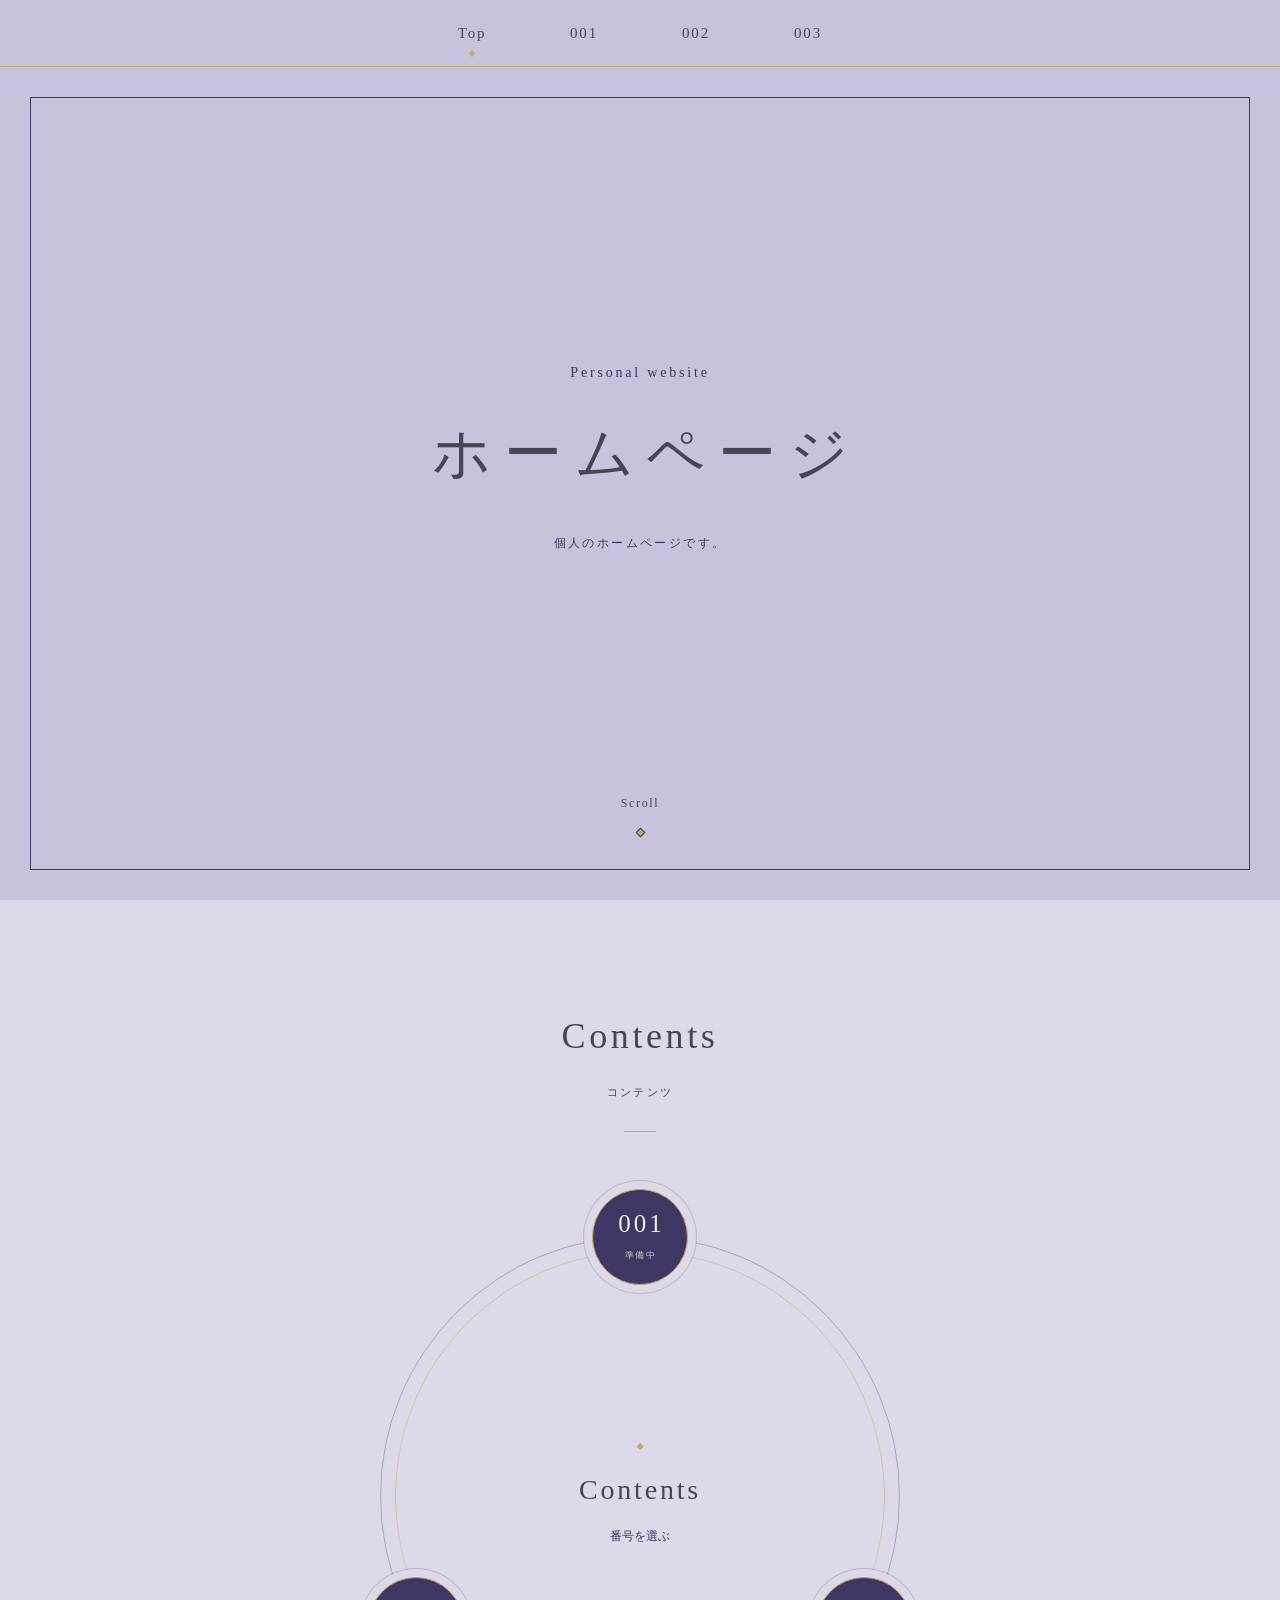
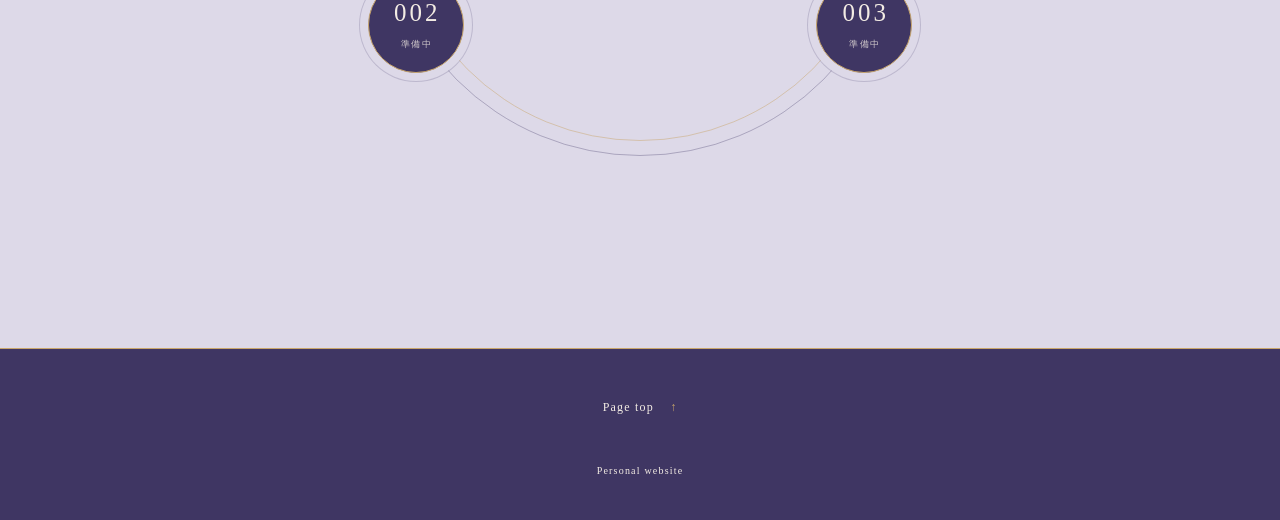
==== commit 5ce6adeb: "Disable paper texture and standardize comments" ====
--- a/index.html
+++ b/index.html
@@ -21,7 +21,7 @@
       </nav>
     </header>
     <main id="main">
-      <!-- メイン画像を追加する場合は、この領域に配置する。 -->
+      <!-- Place a main image in this area when one is available. -->
       <section class="main-visual" aria-labelledby="site-title">
         <div class="visual-frame" aria-hidden="true"></div>
         <div class="site-title">
--- a/styles.css
+++ b/styles.css
@@ -7,8 +7,8 @@
   --accent: #c9a66b;
   --mist: #ddd9e8;
   --line: rgba(63, 54, 99, 0.32);
-  /* 紙の質感：0 で非表示。濃さを変える場合は 0.04〜0.12 程度。 */
-  --paper-texture-opacity: 0.085;
+  /* Set to 0 to disable the paper texture. */
+  --paper-texture-opacity: 0;
   font-family: "Yu Mincho", "Hiragino Mincho ProN", "Noto Serif JP", serif;
   color: var(--main);
   background: var(--base);
@@ -227,8 +227,9 @@
   align-items: center;
   justify-content: center;
   gap: 14px;
-  min-height: 44px;
-  min-width: 72px;
+  width: 100%;
+  max-width: 144px;
+  min-height: 56px;
   margin-top: 8px;
   font-size: 12px;
   color: var(--deep);
@@ -264,7 +265,7 @@
 .page-status { margin-top: 8px; color: inherit; font-size: var(--status-size); letter-spacing: 0.16em; text-indent: 0.16em; opacity: 0.82; }
 .page-links[data-compact="true"] .page-status { display: none; }
 
-/* 玉の間隔が狭くなる件数では、読める大きさを保って整列する。 */
+/* Switch to a grid when the beads would become too crowded to read. */
 .page-links[data-layout="grid"] {
   display: flex;
   flex-wrap: wrap;
@@ -332,7 +333,7 @@
   .subpage { min-height: calc(100svh - 59px); padding: 64px 24px; }
 }
 
-/* 対応ブラウザでは通常のページリンク・戻る操作にも適用される。 */
+/* Apply transitions to same-origin links and history navigation where supported. */
 @view-transition { navigation: auto; }
 ::view-transition-old(root) { animation: page-leave 200ms ease-in both; }
 ::view-transition-new(root) { animation: page-enter 320ms 40ms ease-out both; }
